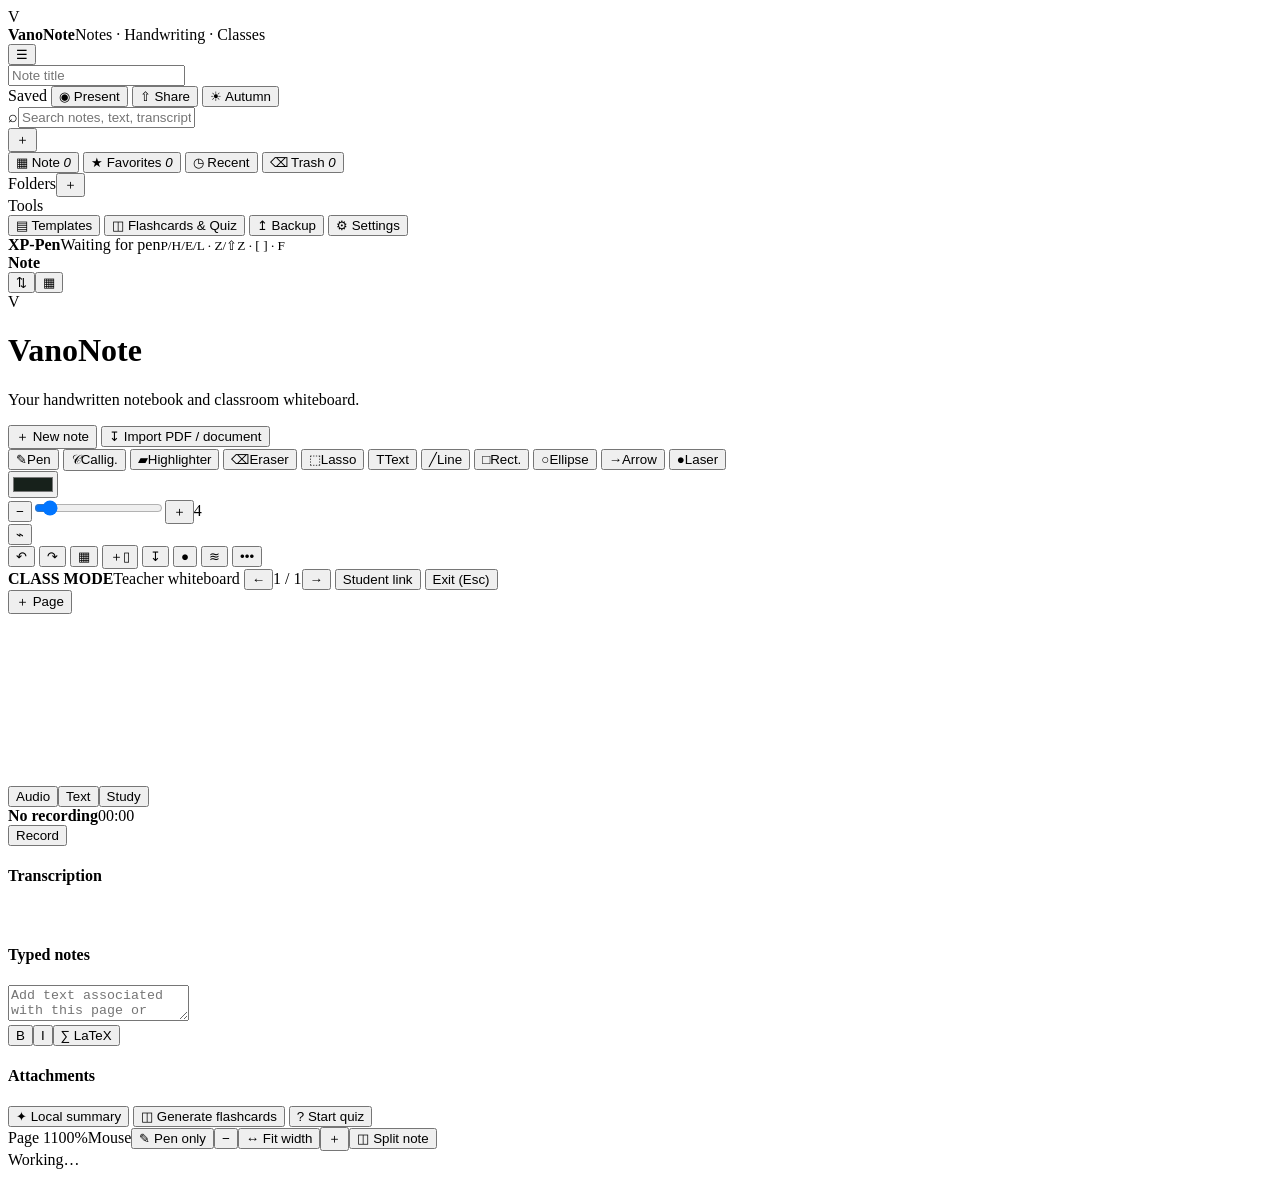
==== index.html @ 29be2916 "Add VanoNote interface" ====
<!DOCTYPE html>
<html lang="en">
<head>
<meta charset="utf-8">
<meta name="viewport" content="width=device-width,initial-scale=1,maximum-scale=1,user-scalable=no">
<meta name="theme-color" content="#1f4e37">
<title>VanoNote</title>
<link rel="manifest" href="/manifest.json">
<link rel="icon" href="/assets/icon.svg" type="image/svg+xml">
<link rel="stylesheet" href="/assets/app.css?v=1.0.0">
</head>
<body>
<div id="app">
  <header id="topbar">
    <div class="brand"><div class="brandmark">V</div><div><b>VanoNote</b><span>Notes · Handwriting · Classes</span></div></div>
    <button class="topbtn" id="libToggle" title="Library">☰</button>
    <div id="noteTitleWrap"><input id="noteTitle" autocomplete="off" placeholder="Note title"></div>
    <div class="topspacer"></div>
    <span id="saveState">Saved</span>
    <button class="topbtn" id="presentBtn" title="Presentation mode (F)">◉ Present</button>
    <button class="topbtn" id="shareBtn" title="Share with students">⇧ Share</button>
    <button class="topbtn" id="themeBtn" title="Change theme">☀ Autumn</button>
  </header>

  <div id="body">
    <aside id="library">
      <div class="libHead">
        <div class="searchWrap"><span>⌕</span><input id="search" placeholder="Search notes, text, transcript…"></div>
        <button class="round" id="newNote" title="New note" onclick="App.newNote()">＋</button>
      </div>
      <div class="smartFolders">
        <button class="navitem on" data-filter="all"><span>▦</span> Note <i id="allCount">0</i></button>
        <button class="navitem" data-filter="favorite"><span>★</span> Favorites <i id="favCount">0</i></button>
        <button class="navitem" data-filter="recent"><span>◷</span> Recent</button>
        <button class="navitem" data-filter="trash"><span>⌫</span> Trash <i id="trashCount">0</i></button>
      </div>
      <div class="sectionTitle"><span>Folders</span><button id="newFolder">＋</button></div>
      <div id="folderList"></div>
      <div class="sectionTitle"><span>Tools</span></div>
      <div class="toolLinks">
        <button id="templatesBtn">▤ Templates</button>
        <button id="flashcardsBtn">◫ Flashcards & Quiz</button>
        <button id="backupBtn">↥ Backup</button>
        <button id="settingsBtn">⚙ Settings</button>
      </div>
      <div class="xpHint"><b>XP‑Pen</b><span id="penStatus">Waiting for pen</span><small>P/H/E/L · Z/⇧Z · [ ] · F</small></div>
    </aside>

    <section id="noteListPane">
      <div class="listHeader"><b id="listTitle">Note</b><div class="viewSwitch"><button id="sortBtn" title="Sort">⇅</button><button id="gridBtn" title="Grid/list view">▦</button></div></div>
      <div id="noteList"></div>
    </section>

    <main id="workspace">
      <div id="emptyState">
        <div class="emptyLogo">V</div>
        <h1>VanoNote</h1>
        <p>Your handwritten notebook and classroom whiteboard.</p>
        <div class="emptyActions">
          <button class="primary" onclick="App.newNote()">＋ New note</button>
          <button onclick="App.chooseImport()">↧ Import PDF / document</button>
        </div>
      </div>

      <div id="editor" class="hidden">
        <div id="toolstrip">
          <div class="toolgroup">
            <button class="tool on" data-tool="pen" title="Pen (P)">✎<span>Pen</span></button>
            <button class="tool" data-tool="calligraphy" title="Calligraphy (C)">𝒞<span>Callig.</span></button>
            <button class="tool" data-tool="highlighter" title="Highlighter (H)">▰<span>Highlighter</span></button>
            <button class="tool" data-tool="eraser" title="Eraser (E)">⌫<span>Eraser</span></button>
            <button class="tool" data-tool="select" title="Lasso / select (V)">⬚<span>Lasso</span></button>
            <button class="tool" data-tool="text" title="Text (T)">T<span>Text</span></button>
            <button class="tool" data-tool="line" title="Line">╱<span>Line</span></button>
            <button class="tool" data-tool="rect" title="Rectangle">□<span>Rect.</span></button>
            <button class="tool" data-tool="ellipse" title="Ellipse">○<span>Ellipse</span></button>
            <button class="tool" data-tool="arrow" title="Arrow">→<span>Arrow</span></button>
            <button class="tool" data-tool="laser" title="Laser (L)">●<span>Laser</span></button>
          </div>
          <div class="divider"></div>
          <div class="colors" id="colors"></div>
          <input id="customColor" type="color" value="#17211b" title="Custom color">
          <div class="sizeControl"><button id="sizeDown">−</button><input id="size" type="range" min="1" max="40" step="1" value="4"><button id="sizeUp">＋</button><span id="sizeLabel">4</span></div>
          <button class="iconbtn" id="penTuneBtn" title="XP-Pen smoothing & pressure">⌁</button>
          <div class="divider"></div>
          <button class="iconbtn" id="undoBtn" title="Undo (Z)">↶</button>
          <button class="iconbtn" id="redoBtn" title="Redo (Shift+Z)">↷</button>
          <button class="iconbtn" id="paperBtn" title="Paper / template">▦</button>
          <button class="iconbtn" id="addPageBtn" title="Add page">＋▯</button>
          <button class="iconbtn" id="importBtn" title="Import PDF, document or image" onclick="App.chooseImport()">↧</button>
          <button class="iconbtn" id="audioBtn" title="Record audio">●</button>
          <button class="iconbtn" id="transcribeBtn" title="Live transcription">≋</button>
          <button class="iconbtn" id="moreBtn" title="More">•••</button>
        </div>

        <div id="classbar" class="hidden">
          <b>CLASS MODE</b><span id="classInfo">Teacher whiteboard</span>
          <button id="prevPageClass">←</button><span id="classPage">1 / 1</span><button id="nextPageClass">→</button>
          <span class="grow"></span>
          <button id="classShare">Student link</button>
          <button id="exitPresent">Exit (Esc)</button>
        </div>

        <div id="editorBody">
          <aside id="pageStrip"><div id="pageThumbs"></div><button id="pagePlus">＋ Page</button></aside>
          <div id="canvasViewport">
            <div id="pageStage">
              <canvas id="inkCanvas"></canvas>
              <canvas id="overlayCanvas"></canvas>
              <div id="textInput" contenteditable="true" class="hidden"></div>
            </div>
          </div>
          <aside id="inspector">
            <div class="inspTabs"><button class="on" data-tab="audio">Audio</button><button data-tab="text">Text</button><button data-tab="study">Study</button></div>
            <div class="inspPane" id="audioPane">
              <div class="recordCard"><div class="recordDot"></div><div><b id="recordStatus">No recording</b><span id="recordTimer">00:00</span></div><button id="recordToggle">Record</button></div>
              <div id="audioList"></div>
              <h4>Transcription</h4>
              <div id="transcript" contenteditable="true" data-placeholder="Live transcription will appear here…"></div>
            </div>
            <div class="inspPane hidden" id="textPane">
              <h4>Typed notes</h4><textarea id="plainText" placeholder="Add text associated with this page or class…"></textarea>
              <div class="formatRow"><button data-md="**">B</button><button data-md="_">I</button><button id="mathBtn">∑ LaTeX</button></div>
              <h4>Attachments</h4><div id="attachmentList"></div>
            </div>
            <div class="inspPane hidden" id="studyPane">
              <button class="wide primary" id="summaryBtn">✦ Local summary</button>
              <button class="wide" id="genCardsBtn">◫ Generate flashcards</button>
              <button class="wide" id="quizBtn">? Start quiz</button>
              <div id="studyOutput"></div>
            </div>
          </aside>
        </div>
        <div id="statusbar"><span id="pageStatus">Page 1</span><span id="zoomStatus">100%</span><span id="pointerStatus">Mouse</span><span class="grow"></span><button id="penOnlyBtn" class="on">✎ Pen only</button><button id="zoomOutBtn" title="Zoom out">−</button><button id="fitWidthBtn" title="Fit page to width">↔ Fit width</button><button id="zoomInBtn" title="Zoom in">＋</button><button id="splitBtn">◫ Split note</button></div>
      </div>
    </main>
  </div>
</div>
<input type="file" id="importFile" hidden accept="application/pdf,image/*,.doc,.docx,.ppt,.pptx,.odt,.odp,.vnote" multiple onchange="App.importFiles(event)">
<div id="modalOverlay" class="hidden"><div id="modal"></div></div>
<div id="coreBusy" class="hidden">Working…</div>
<div id="toast"></div>
<script src="/assets/app.js?v=1.0.0"></script>
</body>
</html>
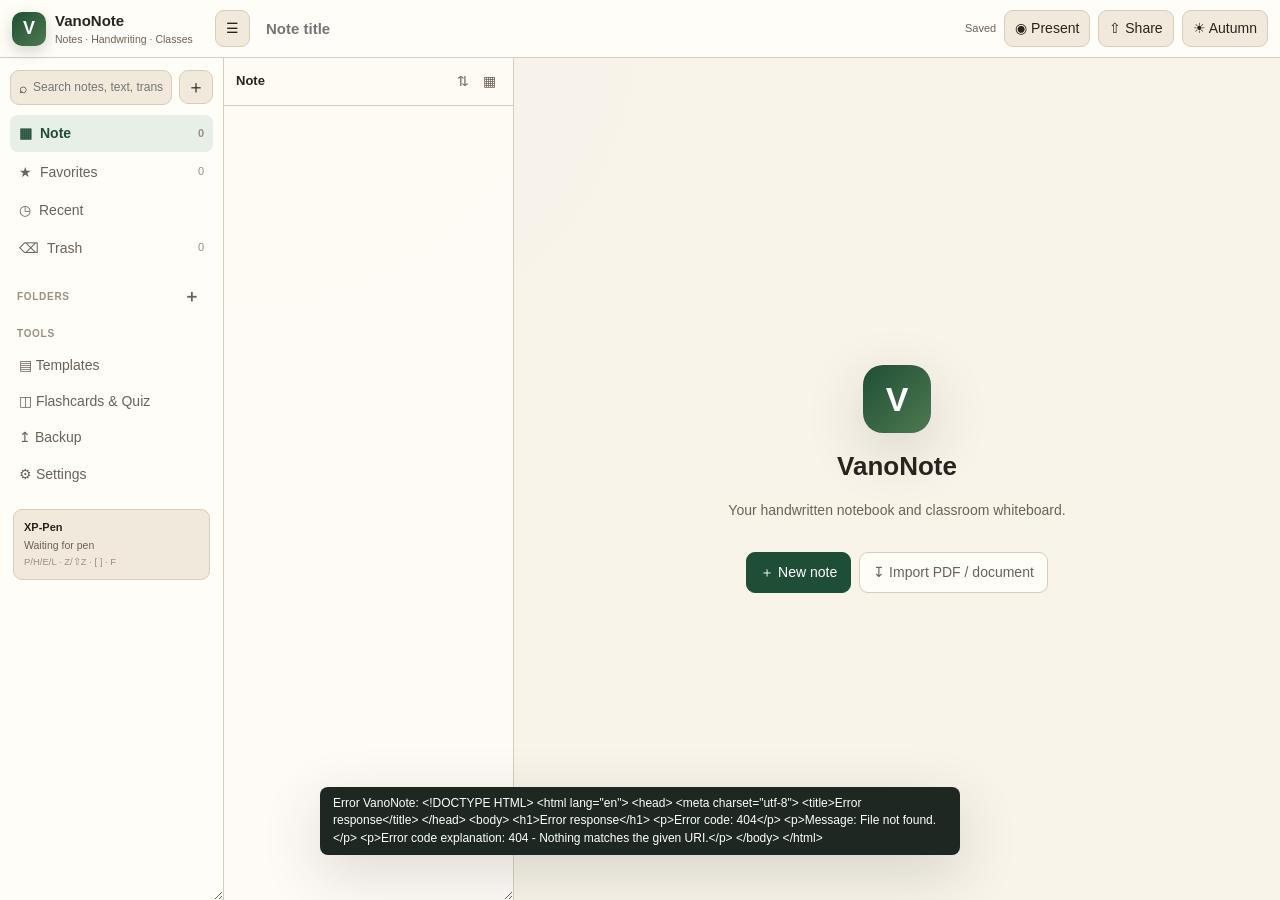
==== commit 2576266e: "Publish VanoNote 2026.09.09 stable Retina build" ====
--- a/index.html
+++ b/index.html
@@ -2,12 +2,12 @@
 <html lang="en">
 <head>
 <meta charset="utf-8">
-<meta name="viewport" content="width=device-width,initial-scale=1,maximum-scale=1,user-scalable=no">
+<meta name="viewport" content="width=device-width,initial-scale=1">
 <meta name="theme-color" content="#1f4e37">
 <title>VanoNote</title>
 <link rel="manifest" href="/manifest.json">
 <link rel="icon" href="/assets/icon.svg" type="image/svg+xml">
-<link rel="stylesheet" href="/assets/app.css?v=1.0.0">
+<link rel="stylesheet" href="/assets/app.css?v=20260909-stable1">
 </head>
 <body>
 <div id="app">
@@ -140,6 +140,6 @@
 <div id="modalOverlay" class="hidden"><div id="modal"></div></div>
 <div id="coreBusy" class="hidden">Working…</div>
 <div id="toast"></div>
-<script src="/assets/app.js?v=1.0.0"></script>
+<script src="/assets/app.js?v=20260909-stable1"></script>
 </body>
 </html>
--- a/assets/app.css
+++ b/assets/app.css
@@ -0,0 +1,67 @@
+:root{
+  --bg:rgba(248,244,235,.96);--panel:rgba(255,253,248,.98);--panel2:#f1eadc;--panel3:#e9e0cf;
+  --line:#d7cdb9;--line2:#bfb19a;--txt:#28231d;--mut:#6b6257;--dim:#9a8f80;
+  --acc:#1f4e37;--acc2:#4e7a4e;--accbg:#e7efe7;--red:#9b3d20;--amber:#c9881e;
+  --shadow:0 18px 60px rgba(44,38,32,.16);--paper:#fffefb;--toolbar:rgba(255,253,248,.96);
+  color-scheme:light;
+}
+:root[data-theme="night"]{
+  --bg:#0b1020;--panel:#10172d;--panel2:#16203b;--panel3:#202b49;--line:#263250;--line2:#38486f;
+  --txt:#edf1fb;--mut:#9aa6c7;--dim:#657195;--acc:#7180f5;--acc2:#93a1ff;--accbg:rgba(113,128,245,.15);
+  --red:#ff8c7d;--amber:#f6c65c;--shadow:0 18px 60px rgba(0,0,0,.45);--paper:#fdfdfb;--toolbar:rgba(16,23,45,.96);color-scheme:dark
+}
+:root[data-theme="quantum"]{
+  --bg:#080618;--panel:#0f0a26;--panel2:#160e34;--panel3:#1c1240;--line:#2c1f5c;--line2:#3d2a7a;
+  --txt:#eae6ff;--mut:#9c8fd6;--dim:#635698;--acc:#a855f7;--acc2:#22d3ee;--accbg:rgba(168,85,247,.16);
+  --red:#fb7185;--amber:#facc15;--shadow:0 18px 64px rgba(80,20,180,.40);--paper:#fffefb;--toolbar:rgba(15,10,38,.96);color-scheme:dark
+}
+:root[data-theme="quantum"] .brandmark{animation:quantumGlow 3s ease-in-out infinite}
+@keyframes quantumGlow{0%,100%{box-shadow:0 0 6px rgba(168,85,247,.55)}50%{box-shadow:0 0 20px 4px rgba(168,85,247,.72),0 0 24px 6px rgba(34,211,238,.30)}}
+*{box-sizing:border-box}html,body{margin:0;height:100%;overflow:hidden}body{font:14px/1.45 -apple-system,BlinkMacSystemFont,"SF Pro Text","Segoe UI",sans-serif;background:var(--bg);color:var(--txt);-webkit-font-smoothing:antialiased}
+button,input,textarea{font:inherit;color:inherit}button{border:0;background:none;cursor:pointer}button:disabled{opacity:.4;cursor:default}.hidden{display:none!important}.grow{flex:1}.primary{background:var(--acc)!important;color:#fff!important;border-color:var(--acc)!important}
+#app{height:100vh;display:flex;flex-direction:column;background:radial-gradient(circle at 20% 0%,rgba(201,136,30,.08),transparent 30%),var(--bg)}
+#topbar{height:58px;flex:none;display:flex;align-items:center;gap:8px;padding:0 12px;border-bottom:1px solid var(--line);background:var(--panel);z-index:20}.brand{display:flex;align-items:center;gap:9px;min-width:195px}.brandmark{width:34px;height:34px;border-radius:10px;display:grid;place-items:center;color:white;font-weight:800;font-size:18px;background:linear-gradient(135deg,var(--acc),var(--acc2));box-shadow:0 5px 15px rgba(31,78,55,.22)}.brand b{display:block;font-size:15px}.brand span{display:block;color:var(--mut);font-size:10.5px}.topbtn,.round{border:1px solid var(--line);border-radius:9px;background:var(--panel2);padding:7px 10px}.topbtn:hover,.round:hover{border-color:var(--line2);background:var(--panel3)}#noteTitleWrap{flex:0 1 520px}#noteTitle{width:100%;border:0;background:transparent;font-size:15px;font-weight:650;padding:8px;outline:0;border-radius:8px}#noteTitle:focus{background:var(--panel2)}.topspacer{flex:1}#saveState{font-size:11px;color:var(--mut);min-width:70px;text-align:right}
+#body{min-height:0;flex:1;display:flex}#library{width:224px;min-width:190px;max-width:360px;resize:horizontal;flex:none;background:var(--panel);border-right:1px solid var(--line);padding:12px 10px;overflow:auto}#noteListPane{width:290px;min-width:220px;max-width:430px;resize:horizontal;overflow:auto;flex:none;background:color-mix(in srgb,var(--panel) 92%,var(--panel2));border-right:1px solid var(--line);display:flex;flex-direction:column;min-width:220px}#workspace{min-width:0;flex:1;position:relative;overflow:hidden;background:var(--bg)}
+.libHead{display:flex;gap:7px;margin-bottom:10px}.searchWrap{display:flex;align-items:center;gap:6px;flex:1;border:1px solid var(--line);border-radius:9px;background:var(--panel2);padding:0 8px}.searchWrap input{width:100%;border:0;outline:0;background:none;padding:8px 0;font-size:12px}.round{width:34px;height:34px;padding:0;font-size:18px}.smartFolders{display:grid;gap:2px}.navitem{display:flex;align-items:center;gap:8px;width:100%;padding:8px 9px;border-radius:8px;text-align:left;color:var(--mut)}.navitem:hover{background:var(--panel2);color:var(--txt)}.navitem.on{background:var(--accbg);color:var(--acc);font-weight:650}.navitem i{font-style:normal;margin-left:auto;color:var(--dim);font-size:11px}.sectionTitle{display:flex;align-items:center;margin:17px 7px 6px;color:var(--dim);font-size:10px;font-weight:700;text-transform:uppercase;letter-spacing:.7px}.sectionTitle span{flex:1}.sectionTitle button{font-size:17px;color:var(--mut)}.folder{display:flex;align-items:center;gap:8px;width:100%;padding:7px 9px;border-radius:8px;color:var(--mut)}.folder:hover,.folder.on{background:var(--panel2);color:var(--txt)}.folderDot{width:9px;height:9px;border-radius:3px}.folder .count{margin-left:auto;color:var(--dim);font-size:10px}.toolLinks{display:grid;gap:2px}.toolLinks button{padding:7px 9px;border-radius:8px;text-align:left;color:var(--mut)}.toolLinks button:hover{background:var(--panel2);color:var(--txt)}.xpHint{margin:18px 3px 0;padding:10px;border:1px solid var(--line);border-radius:9px;background:var(--panel2);display:grid;gap:2px}.xpHint b{font-size:11px}.xpHint span{font-size:10.5px;color:var(--mut)}.xpHint small{font-size:9.5px;color:var(--dim)}
+.listHeader{height:48px;display:flex;align-items:center;padding:0 12px;border-bottom:1px solid var(--line)}.listHeader b{flex:1;font-size:13px}.viewSwitch{display:flex;gap:4px}.viewSwitch button{color:var(--mut);padding:5px}.noteCards{padding:8px}.noteCard{margin:0 7px 7px;padding:11px;border:1px solid transparent;border-radius:10px;cursor:pointer}.noteCard:hover{background:var(--panel2)}.noteCard.on{background:var(--accbg);border-color:color-mix(in srgb,var(--acc) 35%,transparent)}.noteCard h3{font-size:13px;margin:0 0 5px;overflow:hidden;text-overflow:ellipsis;white-space:nowrap}.noteCard p{font-size:10.5px;color:var(--mut);margin:0;height:30px;overflow:hidden}.noteMeta{display:flex;gap:6px;margin-top:7px;align-items:center;color:var(--dim);font-size:9.5px}.noteMeta .star{color:var(--amber)}.noteMeta .folderTag{margin-left:auto;max-width:92px;overflow:hidden;text-overflow:ellipsis;white-space:nowrap}#noteList{overflow:auto;flex:1}.listEmpty{padding:40px 20px;text-align:center;color:var(--dim);font-size:12px}
+#emptyState{position:absolute;inset:0;display:flex;flex-direction:column;align-items:center;justify-content:center;color:var(--mut)}.emptyLogo{width:68px;height:68px;border-radius:20px;background:linear-gradient(135deg,var(--acc),var(--acc2));display:grid;place-items:center;color:#fff;font-size:34px;font-weight:800;box-shadow:var(--shadow)}#emptyState h1{color:var(--txt);margin:15px 0 0;font-size:26px}.emptyActions{display:flex;gap:8px;margin-top:18px}.emptyActions button,.wide{padding:9px 13px;border:1px solid var(--line);border-radius:9px;background:var(--panel);color:var(--mut)}
+#editor{position:absolute;inset:0;display:flex;flex-direction:column}#toolstrip{height:58px;flex:none;display:flex;align-items:center;gap:7px;padding:6px 9px;border-bottom:1px solid var(--line);background:var(--toolbar);overflow-x:auto;overflow-y:hidden;z-index:8}.toolgroup{display:flex;gap:3px}.tool{min-width:46px;height:45px;border-radius:8px;color:var(--mut);display:flex;flex-direction:column;align-items:center;justify-content:center;font-size:18px;line-height:1}.tool span{font-size:8.5px;margin-top:4px}.tool:hover{background:var(--panel2);color:var(--txt)}.tool.on{background:var(--accbg);color:var(--acc)}.divider{width:1px;height:32px;background:var(--line);flex:none}.colors{display:flex;gap:5px}.swatch{width:22px;height:22px;border-radius:50%;border:2px solid var(--panel);box-shadow:0 0 0 1px var(--line2)}.swatch.on{box-shadow:0 0 0 2px var(--acc)}#customColor{width:26px;height:28px;padding:0;border:0;background:none}.sizeControl{display:flex;align-items:center;gap:4px}.sizeControl button,.iconbtn{min-width:30px;height:32px;border-radius:7px;border:1px solid var(--line);background:var(--panel2)}#size{width:70px}#sizeLabel{width:18px;font-size:10px;color:var(--mut)}
+#editorBody{min-height:0;flex:1;display:flex}#pageStrip{width:112px;flex:none;border-right:1px solid var(--line);background:var(--panel);overflow:auto;padding:9px 7px}#pageThumbs{display:grid;gap:9px}.thumb{border:2px solid transparent;border-radius:7px;padding:4px;background:var(--panel2);cursor:pointer}.thumb.on{border-color:var(--acc)}.thumbCanvas{width:100%;aspect-ratio:3/4;background:white;border-radius:3px;display:block}.thumb span{display:block;font-size:9px;text-align:center;color:var(--mut);padding-top:3px}#pagePlus{width:100%;margin-top:8px;padding:7px;border:1px dashed var(--line2);border-radius:7px;color:var(--mut)}#canvasViewport{min-width:0;flex:1;overflow:auto;position:relative;background:radial-gradient(circle,var(--line2) 1px,transparent 1px);background-size:24px 24px;overscroll-behavior:contain}#pageStage{position:relative;margin:28px auto 100px;box-shadow:0 8px 38px rgba(0,0,0,.18);background:var(--paper);touch-action:none;transform-origin:top center}#inkCanvas,#overlayCanvas{position:absolute;inset:0;width:100%;height:100%;display:block}#overlayCanvas{z-index:2}#inkCanvas{z-index:1}#textInput{position:absolute;z-index:5;min-width:150px;max-width:500px;min-height:32px;padding:5px 7px;background:rgba(255,255,255,.88);border:1px solid #666;border-radius:4px;color:#111;outline:0;white-space:pre-wrap}
+#inspector{width:285px;min-width:235px;max-width:460px;resize:horizontal;overflow:auto;direction:rtl;flex:none;border-left:1px solid var(--line);background:var(--panel);display:flex;flex-direction:column;overflow:hidden}.inspTabs{display:flex;border-bottom:1px solid var(--line)}.inspTabs button{flex:1;padding:9px 4px;color:var(--mut);font-size:11px}.inspTabs button.on{color:var(--acc);box-shadow:inset 0 -2px var(--acc)}.inspPane{padding:12px;overflow:auto}.inspPane h4{margin:14px 0 7px;font-size:11px;color:var(--mut)}.recordCard{display:flex;align-items:center;gap:8px;border:1px solid var(--line);background:var(--panel2);padding:9px;border-radius:9px}.recordDot{width:9px;height:9px;border-radius:50%;background:var(--red)}.recordCard div:nth-child(2){display:grid;flex:1}.recordCard b{font-size:10.5px}.recordCard span{font-size:10px;color:var(--mut)}.recordCard button{border:1px solid var(--line);padding:5px 7px;border-radius:7px;font-size:10px}.audioItem{display:grid;grid-template-columns:1fr auto;gap:4px;border-bottom:1px solid var(--line);padding:8px 0}.audioItem audio{width:100%;height:28px}.audioItem a{font-size:10px;color:var(--acc)}#transcript{min-height:150px;border:1px solid var(--line);border-radius:8px;padding:8px;font-size:12px;outline:0;white-space:pre-wrap}#transcript:empty:before{content:attr(data-placeholder);color:var(--dim)}#plainText{width:100%;min-height:260px;border:1px solid var(--line);border-radius:8px;background:var(--panel2);padding:9px;outline:0;resize:vertical}.formatRow{display:flex;gap:5px;margin-top:6px}.formatRow button{padding:5px 8px;border:1px solid var(--line);border-radius:6px}.attachment{display:flex;gap:7px;align-items:center;padding:7px 0;border-bottom:1px solid var(--line)}.attachment a{min-width:0;flex:1;overflow:hidden;text-overflow:ellipsis;white-space:nowrap;color:var(--acc);font-size:11px}.wide{width:100%;margin-bottom:7px;text-align:left}.studyCard{padding:9px;border:1px solid var(--line);border-radius:8px;background:var(--panel2);margin:7px 0;font-size:11px}.studyCard b{display:block;margin-bottom:4px}
+#statusbar{height:30px;flex:none;display:flex;align-items:center;gap:14px;padding:0 10px;border-top:1px solid var(--line);background:var(--panel);color:var(--mut);font-size:10px}#statusbar button{padding:3px 7px;border-radius:5px;color:var(--mut)}#statusbar button.on{background:var(--accbg);color:var(--acc)}
+#classbar{height:44px;flex:none;display:flex;align-items:center;gap:8px;padding:0 12px;background:#131a17;color:#fff;border-bottom:1px solid #36443d}#classbar b{color:#f4ca71;font-size:11px;letter-spacing:.8px}#classbar span{font-size:11px;color:#b8c5bd}#classbar button{padding:5px 8px;background:#253229;border:1px solid #415148;border-radius:6px;color:#fff}
+body.presentation #topbar,body.presentation #library,body.presentation #noteListPane,body.presentation #pageStrip,body.presentation #inspector,body.presentation #toolstrip,body.presentation #statusbar{display:none!important}body.presentation #classbar{display:flex!important}body.presentation #editor{inset:0}body.presentation #pageStage{margin:12px auto 50px}body.presentation #canvasViewport{background:#111a15}
+#modalOverlay{position:fixed;inset:0;background:rgba(20,18,16,.45);z-index:100;display:grid;place-items:center;padding:20px}#modal{width:min(620px,95vw);max-height:88vh;overflow:auto;background:var(--panel);border:1px solid var(--line);border-radius:14px;box-shadow:var(--shadow);padding:18px}.modalHead{display:flex;align-items:center;margin-bottom:14px}.modalHead h2{font-size:16px;margin:0;flex:1}.modalClose{font-size:20px;color:var(--mut)}.field{display:grid;gap:5px;margin:10px 0}.field label{font-size:10.5px;color:var(--mut)}.field input,.field select,.field textarea{width:100%;border:1px solid var(--line);border-radius:8px;padding:8px;background:var(--panel2);outline:0}.modalActions{display:flex;gap:7px;justify-content:flex-end;margin-top:16px}.modalActions button{padding:8px 12px;border:1px solid var(--line);border-radius:8px;background:var(--panel2)}.templateGrid{display:grid;grid-template-columns:repeat(3,1fr);gap:9px}.template{padding:12px;border:1px solid var(--line);border-radius:10px;background:var(--panel2);text-align:center}.template:hover{border-color:var(--acc)}.paperPreview{height:95px;background:#fff;border:1px solid #ddd;border-radius:5px;margin-bottom:7px}.modalList{display:grid;gap:6px}.versionRow{display:flex;align-items:center;gap:8px;padding:8px;border:1px solid var(--line);border-radius:8px}.versionRow span{flex:1;font-size:11px;color:var(--mut)}.versionRow button{padding:5px 7px;border:1px solid var(--line);border-radius:6px}
+#toast{position:fixed;left:50%;bottom:45px;transform:translate(-50%,20px);opacity:0;pointer-events:none;z-index:200;background:#1e2822;color:#fff;padding:8px 13px;border-radius:8px;box-shadow:var(--shadow);transition:.2s;font-size:12px}#toast.show{opacity:1;transform:translate(-50%,0)}
+.splitReference{position:absolute;right:20px;top:20px;bottom:20px;width:42%;z-index:7;background:var(--panel);border:1px solid var(--line);border-radius:12px;box-shadow:var(--shadow);overflow:hidden;display:flex;flex-direction:column}.splitReference header{display:flex;align-items:center;padding:8px;border-bottom:1px solid var(--line)}.splitReference header b{flex:1}.splitReference .refbody{padding:14px;overflow:auto;white-space:pre-wrap;color:var(--mut)}
+@media(max-width:1100px){#library{width:190px}#noteListPane{width:235px}#inspector{width:220px}.brand{min-width:160px}.tool span{display:none}.tool{min-width:36px}.toolgroup{gap:1px}}
+@media(max-width:850px){#library{position:absolute;left:0;top:58px;bottom:0;z-index:40;box-shadow:var(--shadow);transform:translateX(-102%);transition:.2s}body.libopen #library{transform:none}#noteListPane{width:210px}#inspector{display:none}.topbtn{font-size:0}.topbtn::first-letter{font-size:14px}.brand span{display:none}}
+@media(max-width:600px){#noteListPane{position:absolute;left:0;top:58px;bottom:0;z-index:20;transform:translateX(-102%)}body.listopen #noteListPane{transform:none}#pageStrip{width:75px}#toolstrip{height:52px}.tool{height:39px}#noteTitleWrap{display:none}.brand{min-width:auto}.brand div:last-child{display:none}}
+
+#inspector>*{direction:ltr}
+#statusbar button{padding:4px 9px;border:1px solid var(--line);border-radius:7px;background:var(--panel2);color:var(--mut)}
+#statusbar button:hover{background:var(--panel3);color:var(--txt)}
+#fitWidthBtn{font-size:10px}
+@media(max-width:1180px){#inspector{width:245px}#library{width:205px}#noteListPane{width:250px}}
+@media(max-width:900px){#library,#noteListPane{position:absolute;z-index:30;height:100%;box-shadow:var(--shadow)}#noteListPane{left:205px}#inspector{display:none}#pageStrip{width:92px}}
+
+/* Large handwriting workspace for XP-Pen. Opening a note hides both navigation
+   columns by default; the Library button restores them. Every side column stays
+   horizontally resizable when visible. */
+@media(min-width:851px){
+  body.noteFocus #library, body.noteFocus #noteListPane{display:none}
+  body.noteFocus #workspace{width:100%}
+  body:not(.noteFocus) #library, body:not(.noteFocus) #noteListPane{display:flex}
+  body:not(.noteFocus) #library{display:block}
+}
+#canvasViewport{padding:0 18px}
+#pageStage{margin-top:18px;margin-bottom:140px}
+#library,#noteListPane,#inspector{resize:horizontal;overflow:auto}
+
+#coreBusy{position:fixed;right:18px;bottom:18px;z-index:250;background:var(--panel);border:1px solid var(--line);box-shadow:var(--shadow);padding:10px 14px;border-radius:10px;font-size:12px;font-weight:650;color:var(--txt);pointer-events:none}
+
+/* Trackpad + low-latency handwriting */
+#canvasViewport{scroll-behavior:auto;scrollbar-gutter:stable;-webkit-overflow-scrolling:touch}
+#pageStage{touch-action:none}
+#penTuneBtn{font-size:18px;font-weight:700}
+.penHelp{padding:10px 11px;border:1px solid var(--line);border-radius:9px;background:var(--panel2);color:var(--mut);font-size:11px;line-height:1.45}
